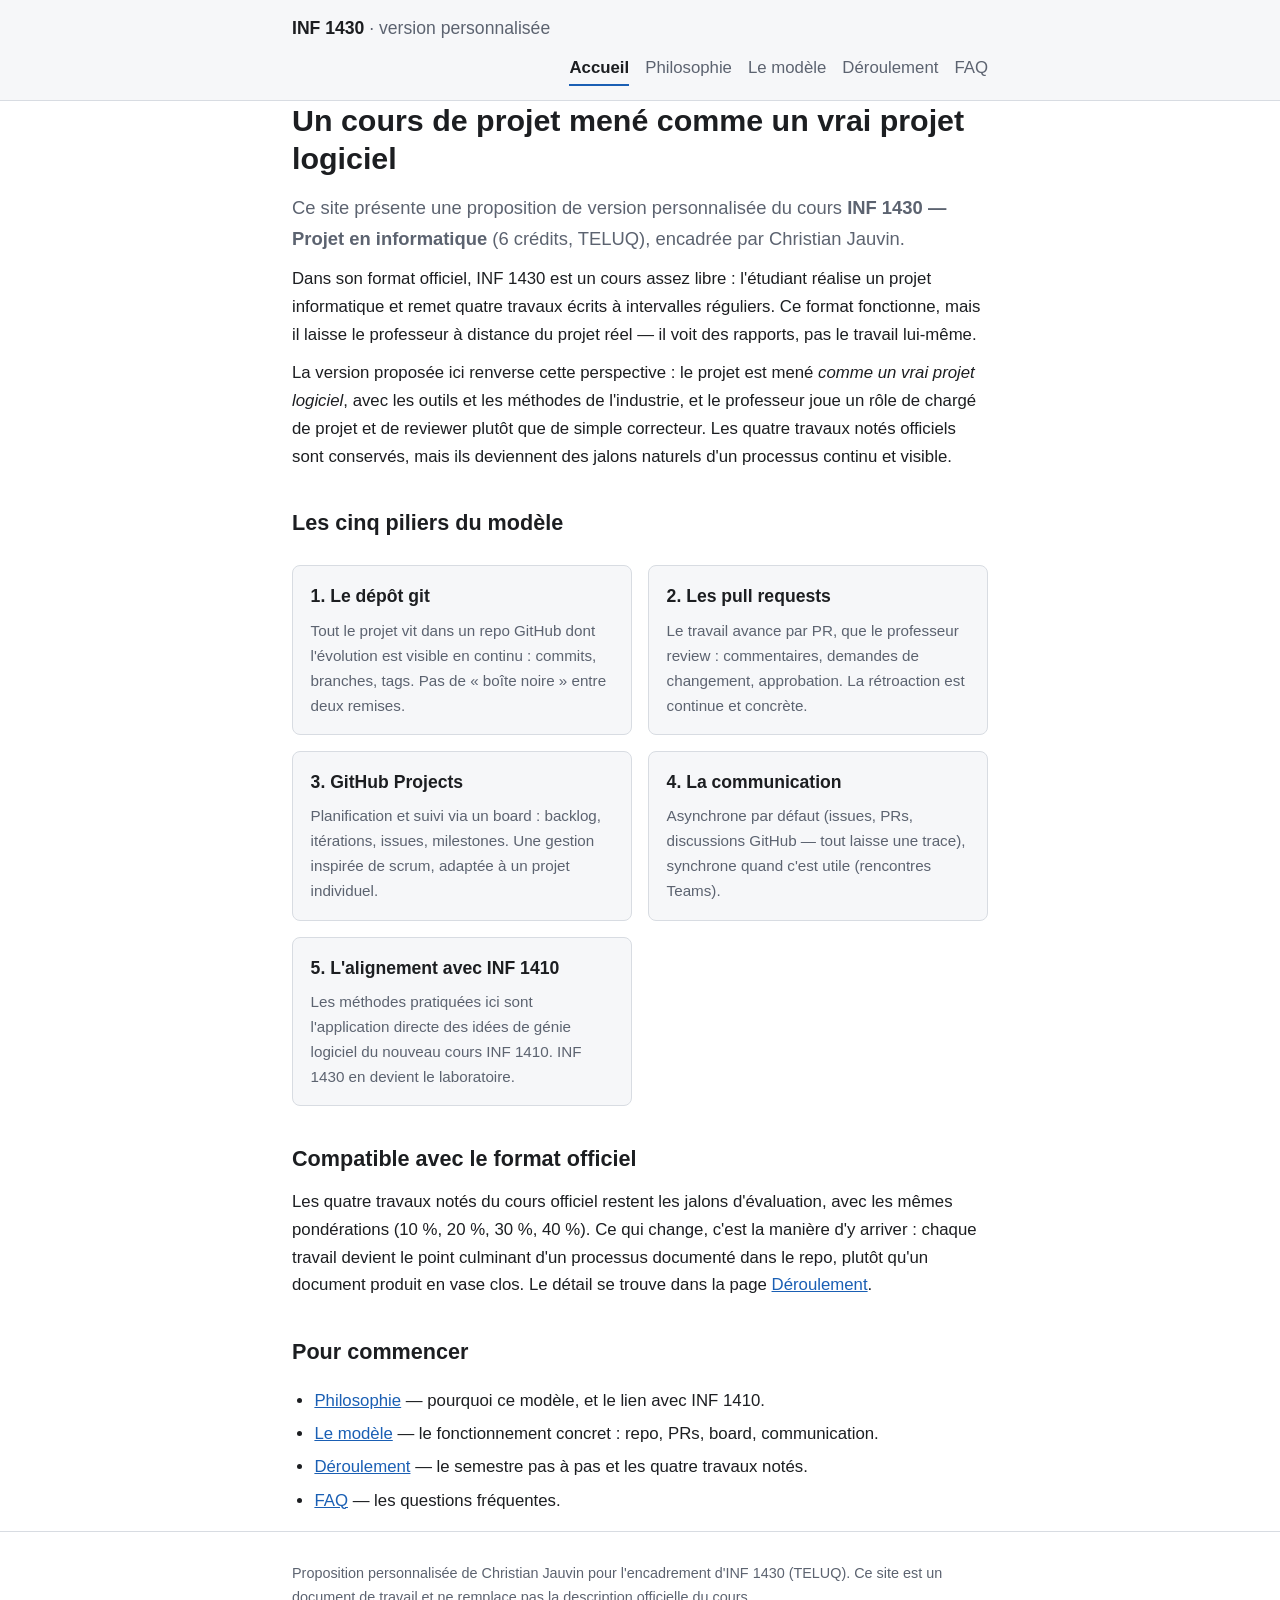
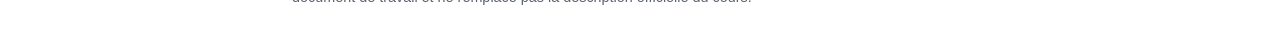
==== index.html @ c61f6b23 "Squelette du site : plan de conception, 5 pages HTML et feuille de style Co-Authored-By: Claude Fabl" ====
<!DOCTYPE html>
<html lang="fr">
<head>
  <meta charset="utf-8">
  <meta name="viewport" content="width=device-width, initial-scale=1">
  <title>INF 1430 — version personnalisée</title>
  <meta name="description" content="Une proposition de version personnalisée du cours INF 1430 (Projet en informatique, TELUQ) : un cours de projet mené comme un vrai projet logiciel.">
  <link rel="stylesheet" href="style.css">
</head>
<body>

<header class="site-header">
  <div class="container">
    <a class="brand" href="index.html">INF 1430 <span>· version personnalisée</span></a>
    <nav>
      <a href="index.html" aria-current="page">Accueil</a>
      <a href="philosophie.html">Philosophie</a>
      <a href="modele.html">Le modèle</a>
      <a href="deroulement.html">Déroulement</a>
      <a href="faq.html">FAQ</a>
    </nav>
  </div>
</header>

<main class="container">

  <h1>Un cours de projet mené comme un vrai projet logiciel</h1>

  <p class="lead">
    Ce site présente une proposition de version personnalisée du cours
    <strong>INF 1430 — Projet en informatique</strong> (6 crédits, TELUQ),
    encadrée par Christian Jauvin.
  </p>

  <p>
    Dans son format officiel, INF 1430 est un cours assez libre : l'étudiant
    réalise un projet informatique et remet quatre travaux écrits à intervalles
    réguliers. Ce format fonctionne, mais il laisse le professeur à distance du
    projet réel — il voit des rapports, pas le travail lui-même.
  </p>

  <p>
    La version proposée ici renverse cette perspective : le projet est mené
    <em>comme un vrai projet logiciel</em>, avec les outils et les méthodes de
    l'industrie, et le professeur joue un rôle de chargé de projet et de
    reviewer plutôt que de simple correcteur. Les quatre travaux notés
    officiels sont conservés, mais ils deviennent des jalons naturels d'un
    processus continu et visible.
  </p>

  <h2>Les cinq piliers du modèle</h2>

  <ul class="cards">
    <li>
      <h3>1. Le dépôt git</h3>
      <p>Tout le projet vit dans un repo GitHub dont l'évolution est visible
      en continu : commits, branches, tags. Pas de « boîte noire » entre deux
      remises.</p>
    </li>
    <li>
      <h3>2. Les pull requests</h3>
      <p>Le travail avance par PR, que le professeur review : commentaires,
      demandes de changement, approbation. La rétroaction est continue et
      concrète.</p>
    </li>
    <li>
      <h3>3. GitHub Projects</h3>
      <p>Planification et suivi via un board : backlog, itérations, issues,
      milestones. Une gestion inspirée de scrum, adaptée à un projet
      individuel.</p>
    </li>
    <li>
      <h3>4. La communication</h3>
      <p>Asynchrone par défaut (issues, PRs, discussions GitHub — tout laisse
      une trace), synchrone quand c'est utile (rencontres Teams).</p>
    </li>
    <li>
      <h3>5. L'alignement avec INF 1410</h3>
      <p>Les méthodes pratiquées ici sont l'application directe des idées de
      génie logiciel du nouveau cours INF 1410. INF 1430 en devient le
      laboratoire.</p>
    </li>
  </ul>

  <h2>Compatible avec le format officiel</h2>

  <p>
    Les quatre travaux notés du cours officiel restent les jalons
    d'évaluation, avec les mêmes pondérations (10 %, 20 %, 30 %, 40 %). Ce qui
    change, c'est la manière d'y arriver : chaque travail devient le point
    culminant d'un processus documenté dans le repo, plutôt qu'un document
    produit en vase clos. Le détail se trouve dans la page
    <a href="deroulement.html">Déroulement</a>.
  </p>

  <h2>Pour commencer</h2>

  <ul>
    <li><a href="philosophie.html">Philosophie</a> — pourquoi ce modèle, et le lien avec INF 1410.</li>
    <li><a href="modele.html">Le modèle</a> — le fonctionnement concret : repo, PRs, board, communication.</li>
    <li><a href="deroulement.html">Déroulement</a> — le semestre pas à pas et les quatre travaux notés.</li>
    <li><a href="faq.html">FAQ</a> — les questions fréquentes.</li>
  </ul>

</main>

<footer class="site-footer">
  <div class="container">
    <p>Proposition personnalisée de Christian Jauvin pour l'encadrement
    d'INF 1430 (TELUQ). Ce site est un document de travail et ne remplace pas
    la description officielle du cours.</p>
  </div>
</footer>

</body>
</html>
---- style.css ----
/* INF 1430 — version personnalisée
   Feuille de style unique. Design sobre, lisible, responsive,
   thèmes clair/sombre via prefers-color-scheme. */

:root {
  --bg: #ffffff;
  --bg-alt: #f6f7f9;
  --text: #1c1e21;
  --text-muted: #5c6370;
  --accent: #1a5fb4;
  --accent-hover: #14487f;
  --border: #d8dce2;
  --table-header-bg: #eef1f5;
  color-scheme: light dark;
}

@media (prefers-color-scheme: dark) {
  :root {
    --bg: #16181d;
    --bg-alt: #1f2229;
    --text: #e4e6ea;
    --text-muted: #9aa1ad;
    --accent: #6ea8e8;
    --accent-hover: #9cc3f0;
    --border: #343943;
    --table-header-bg: #262a33;
  }
}

* {
  box-sizing: border-box;
}

body {
  margin: 0;
  font-family: -apple-system, BlinkMacSystemFont, "Segoe UI", Roboto,
    "Helvetica Neue", Arial, sans-serif;
  font-size: 1.05rem;
  line-height: 1.65;
  color: var(--text);
  background: var(--bg);
}

.container {
  max-width: 46rem;
  margin: 0 auto;
  padding: 0 1.25rem;
}

/* ---------- En-tête et navigation ---------- */

.site-header {
  border-bottom: 1px solid var(--border);
  background: var(--bg-alt);
}

.site-header .container {
  display: flex;
  flex-wrap: wrap;
  align-items: baseline;
  gap: 0.5rem 1.5rem;
  padding-top: 0.9rem;
  padding-bottom: 0.9rem;
}

.brand {
  font-weight: 700;
  font-size: 1.1rem;
  text-decoration: none;
  color: var(--text);
  white-space: nowrap;
}

.brand span {
  font-weight: 400;
  color: var(--text-muted);
}

.site-header nav {
  display: flex;
  flex-wrap: wrap;
  gap: 0.25rem 1rem;
  margin-left: auto;
}

.site-header nav a {
  text-decoration: none;
  color: var(--text-muted);
  padding: 0.15rem 0;
}

.site-header nav a:hover {
  color: var(--accent);
}

.site-header nav a[aria-current="page"] {
  color: var(--text);
  font-weight: 600;
  border-bottom: 2px solid var(--accent);
}

/* ---------- Contenu ---------- */

main {
  padding: 2.5rem 1.25rem 3rem;
}

h1 {
  font-size: 1.9rem;
  line-height: 1.25;
  margin: 0 0 1rem;
}

h2 {
  font-size: 1.35rem;
  margin: 2.2rem 0 0.6rem;
}

h3 {
  font-size: 1.1rem;
  margin: 1.6rem 0 0.4rem;
}

p {
  margin: 0.7rem 0;
}

a {
  color: var(--accent);
}

a:hover {
  color: var(--accent-hover);
}

ul,
ol {
  padding-left: 1.4rem;
}

li {
  margin: 0.35rem 0;
}

.lead {
  font-size: 1.15rem;
  color: var(--text-muted);
}

blockquote {
  margin: 1rem 0;
  padding: 0.5rem 1rem;
  border-left: 3px solid var(--accent);
  background: var(--bg-alt);
  color: var(--text-muted);
}

code {
  font-family: ui-monospace, SFMono-Regular, Menlo, Consolas, monospace;
  font-size: 0.9em;
  background: var(--bg-alt);
  border: 1px solid var(--border);
  border-radius: 4px;
  padding: 0.1em 0.35em;
}

/* ---------- Tableaux ---------- */

.table-wrap {
  overflow-x: auto;
  margin: 1rem 0;
}

table {
  border-collapse: collapse;
  width: 100%;
}

th,
td {
  border: 1px solid var(--border);
  padding: 0.5rem 0.75rem;
  text-align: left;
  vertical-align: top;
}

th {
  background: var(--table-header-bg);
}

/* ---------- Cartes (piliers en page d'accueil) ---------- */

.cards {
  display: grid;
  grid-template-columns: repeat(auto-fit, minmax(15rem, 1fr));
  gap: 1rem;
  margin: 1.5rem 0;
  padding: 0;
  list-style: none;
}

.cards li {
  margin: 0;
  padding: 1rem 1.1rem;
  border: 1px solid var(--border);
  border-radius: 8px;
  background: var(--bg-alt);
}

.cards h3 {
  margin: 0 0 0.4rem;
}

.cards p {
  margin: 0;
  color: var(--text-muted);
  font-size: 0.95rem;
}

/* ---------- FAQ ---------- */

details {
  border: 1px solid var(--border);
  border-radius: 8px;
  padding: 0.6rem 1rem;
  margin: 0.6rem 0;
  background: var(--bg-alt);
}

summary {
  font-weight: 600;
  cursor: pointer;
}

/* ---------- Pied de page ---------- */

.site-footer {
  border-top: 1px solid var(--border);
  color: var(--text-muted);
  font-size: 0.9rem;
}

.site-footer .container {
  padding-top: 1.2rem;
  padding-bottom: 1.6rem;
}
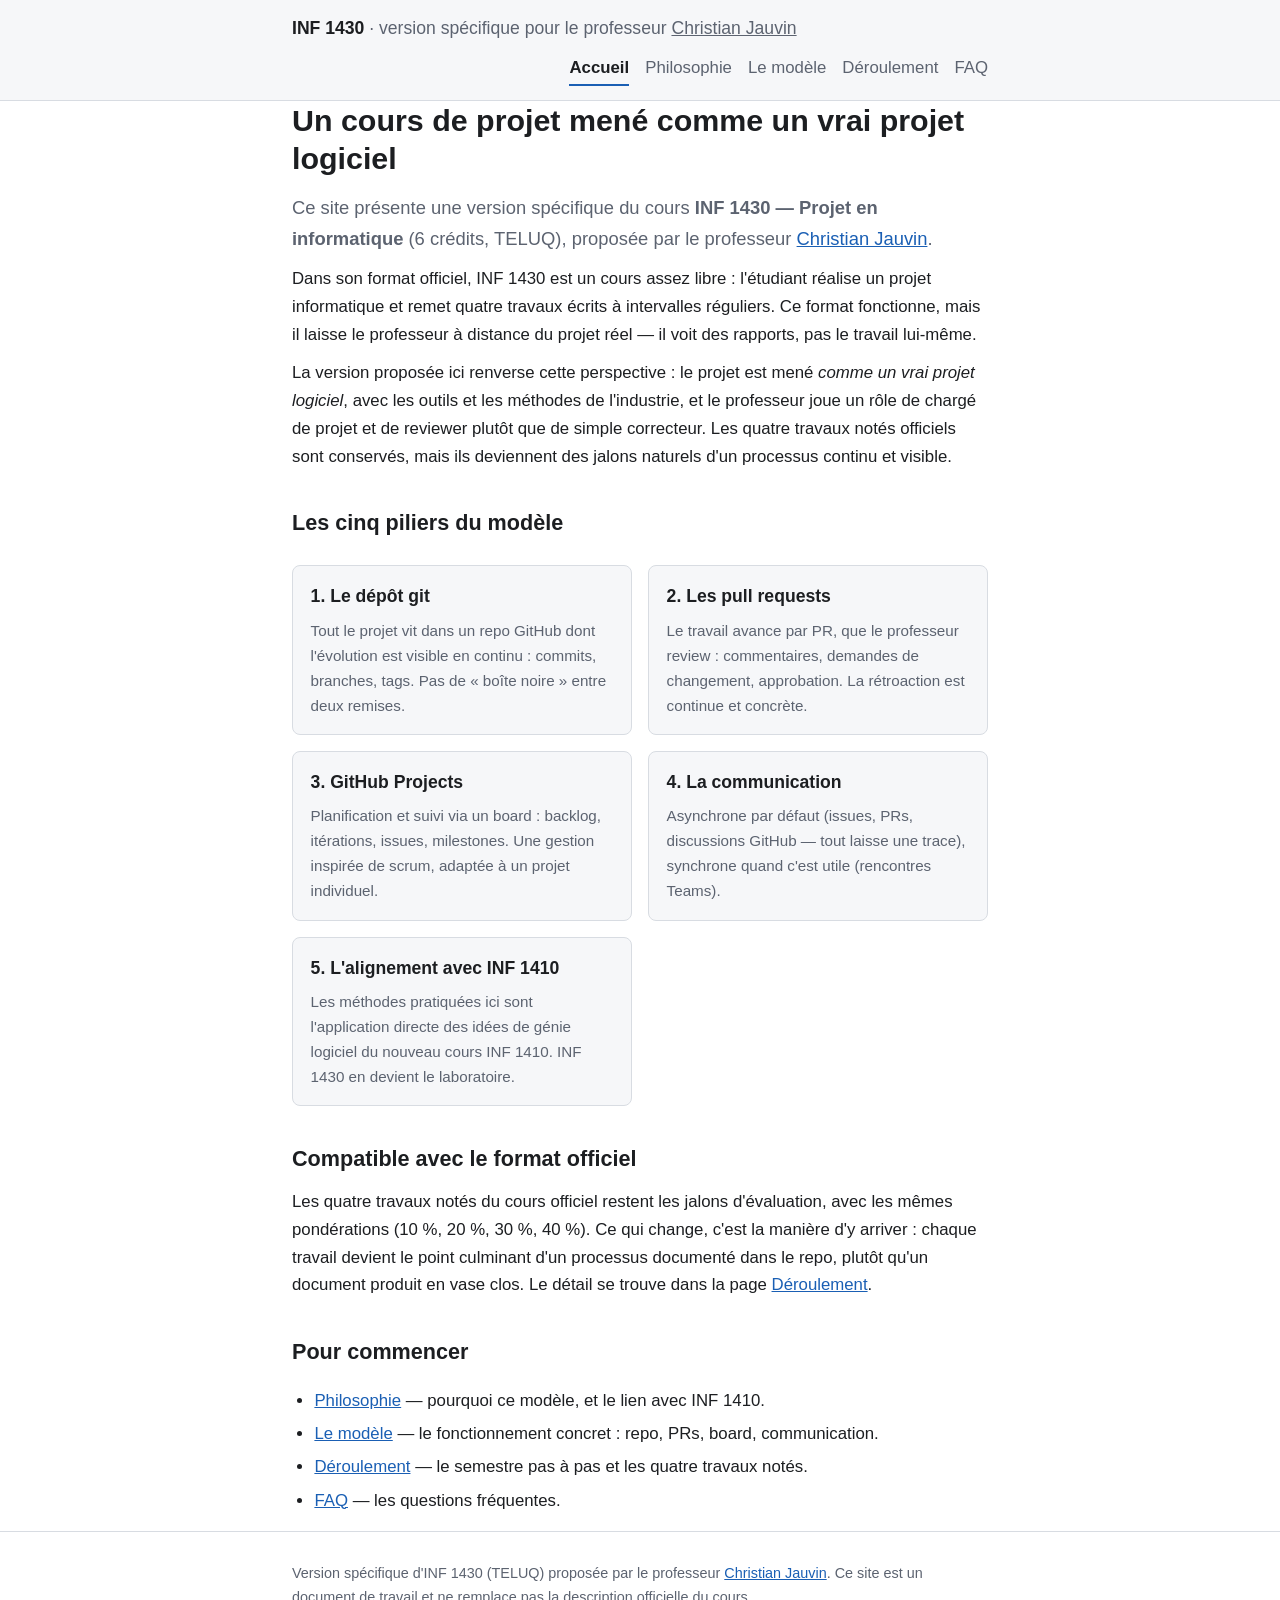
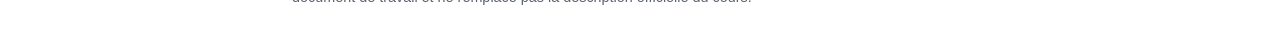
==== commit 3a2a13a4: "Remplace « version personnalisée » par « version spécifique pour le professeur Christian Jauvin » av" ====
--- a/index.html
+++ b/index.html
@@ -3,15 +3,15 @@
 <head>
   <meta charset="utf-8">
   <meta name="viewport" content="width=device-width, initial-scale=1">
-  <title>INF 1430 — version personnalisée</title>
-  <meta name="description" content="Une proposition de version personnalisée du cours INF 1430 (Projet en informatique, TELUQ) : un cours de projet mené comme un vrai projet logiciel.">
+  <title>INF 1430 — version spécifique pour le professeur Christian Jauvin</title>
+  <meta name="description" content="Une version spécifique du cours INF 1430 (Projet en informatique, TELUQ), proposée par le professeur Christian Jauvin : un cours de projet mené comme un vrai projet logiciel.">
   <link rel="stylesheet" href="style.css">
 </head>
 <body>
 
 <header class="site-header">
   <div class="container">
-    <a class="brand" href="index.html">INF 1430 <span>· version personnalisée</span></a>
+    <p class="brand"><a href="index.html">INF 1430</a> <span>· version spécifique pour le professeur <a href="https://www.teluq.ca/communaute/corps-professoral/cjauvin">Christian Jauvin</a></span></p>
     <nav>
       <a href="index.html" aria-current="page">Accueil</a>
       <a href="philosophie.html">Philosophie</a>
@@ -27,9 +27,10 @@
   <h1>Un cours de projet mené comme un vrai projet logiciel</h1>
 
   <p class="lead">
-    Ce site présente une proposition de version personnalisée du cours
+    Ce site présente une version spécifique du cours
     <strong>INF 1430 — Projet en informatique</strong> (6 crédits, TELUQ),
-    encadrée par Christian Jauvin.
+    proposée par le professeur
+    <a href="https://www.teluq.ca/communaute/corps-professoral/cjauvin">Christian Jauvin</a>.
   </p>
 
   <p>
@@ -106,9 +107,10 @@
 
 <footer class="site-footer">
   <div class="container">
-    <p>Proposition personnalisée de Christian Jauvin pour l'encadrement
-    d'INF 1430 (TELUQ). Ce site est un document de travail et ne remplace pas
-    la description officielle du cours.</p>
+    <p>Version spécifique d'INF 1430 (TELUQ) proposée par le professeur
+    <a href="https://www.teluq.ca/communaute/corps-professoral/cjauvin">Christian Jauvin</a>.
+    Ce site est un document de travail et ne remplace pas la description
+    officielle du cours.</p>
   </div>
 </footer>
 
--- a/style.css
+++ b/style.css
@@ -64,16 +64,27 @@
 }
 
 .brand {
+  margin: 0;
   font-weight: 700;
   font-size: 1.1rem;
+}
+
+.brand > a {
   text-decoration: none;
   color: var(--text);
-  white-space: nowrap;
 }
 
 .brand span {
   font-weight: 400;
   color: var(--text-muted);
+}
+
+.brand span a {
+  color: inherit;
+}
+
+.brand span a:hover {
+  color: var(--accent);
 }
 
 .site-header nav {
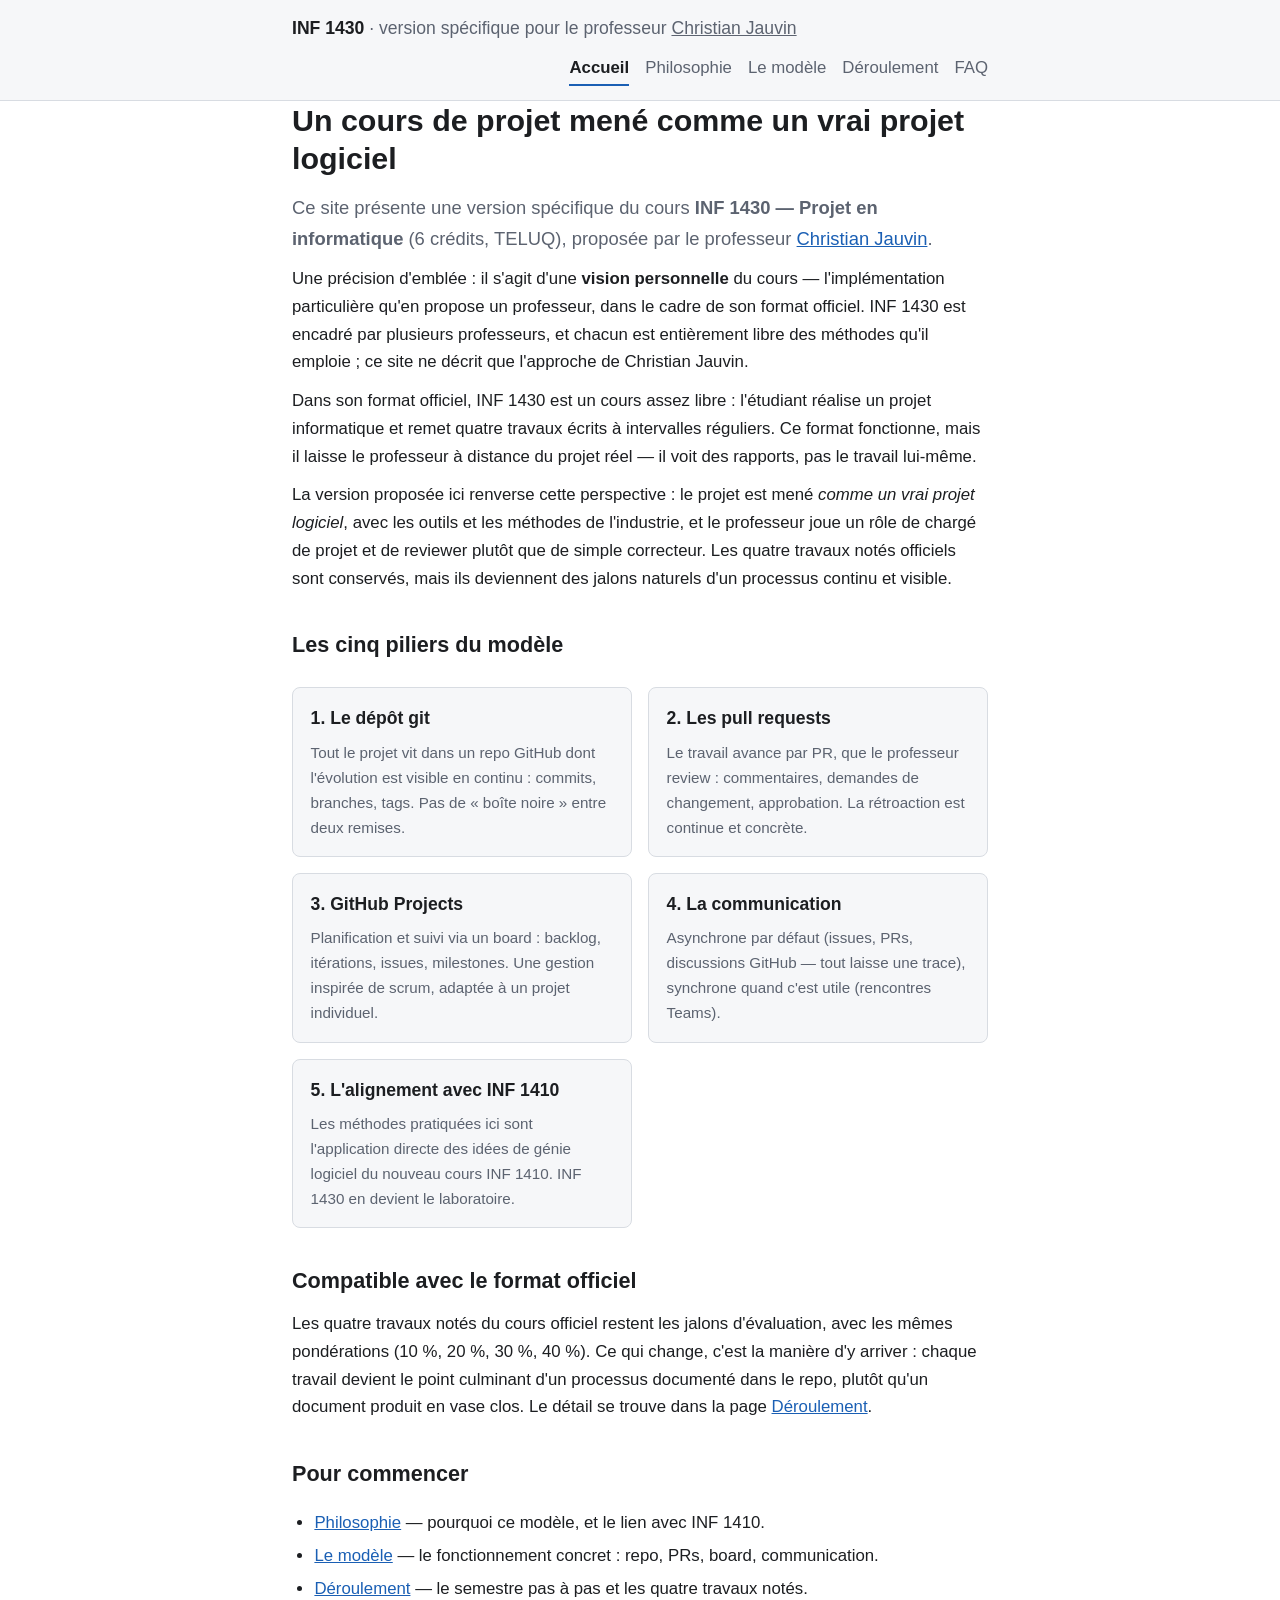
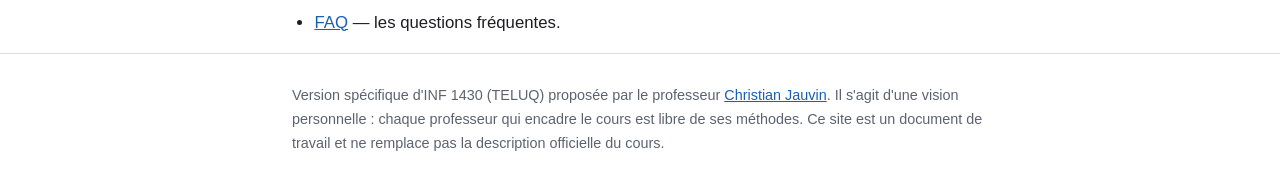
==== commit c9758a9a: "Précise que le modèle est la vision personnelle du professeur ; chaque professeur encadrant INF 1430" ====
--- a/index.html
+++ b/index.html
@@ -31,6 +31,14 @@
     <strong>INF 1430 — Projet en informatique</strong> (6 crédits, TELUQ),
     proposée par le professeur
     <a href="https://www.teluq.ca/communaute/corps-professoral/cjauvin">Christian Jauvin</a>.
+  </p>
+
+  <p>
+    Une précision d'emblée : il s'agit d'une <strong>vision personnelle</strong>
+    du cours — l'implémentation particulière qu'en propose un professeur, dans
+    le cadre de son format officiel. INF 1430 est encadré par plusieurs
+    professeurs, et chacun est entièrement libre des méthodes qu'il emploie ;
+    ce site ne décrit que l'approche de Christian Jauvin.
   </p>
 
   <p>
@@ -109,8 +117,9 @@
   <div class="container">
     <p>Version spécifique d'INF 1430 (TELUQ) proposée par le professeur
     <a href="https://www.teluq.ca/communaute/corps-professoral/cjauvin">Christian Jauvin</a>.
-    Ce site est un document de travail et ne remplace pas la description
-    officielle du cours.</p>
+    Il s'agit d'une vision personnelle : chaque professeur qui encadre le
+    cours est libre de ses méthodes. Ce site est un document de travail et ne
+    remplace pas la description officielle du cours.</p>
   </div>
 </footer>
 
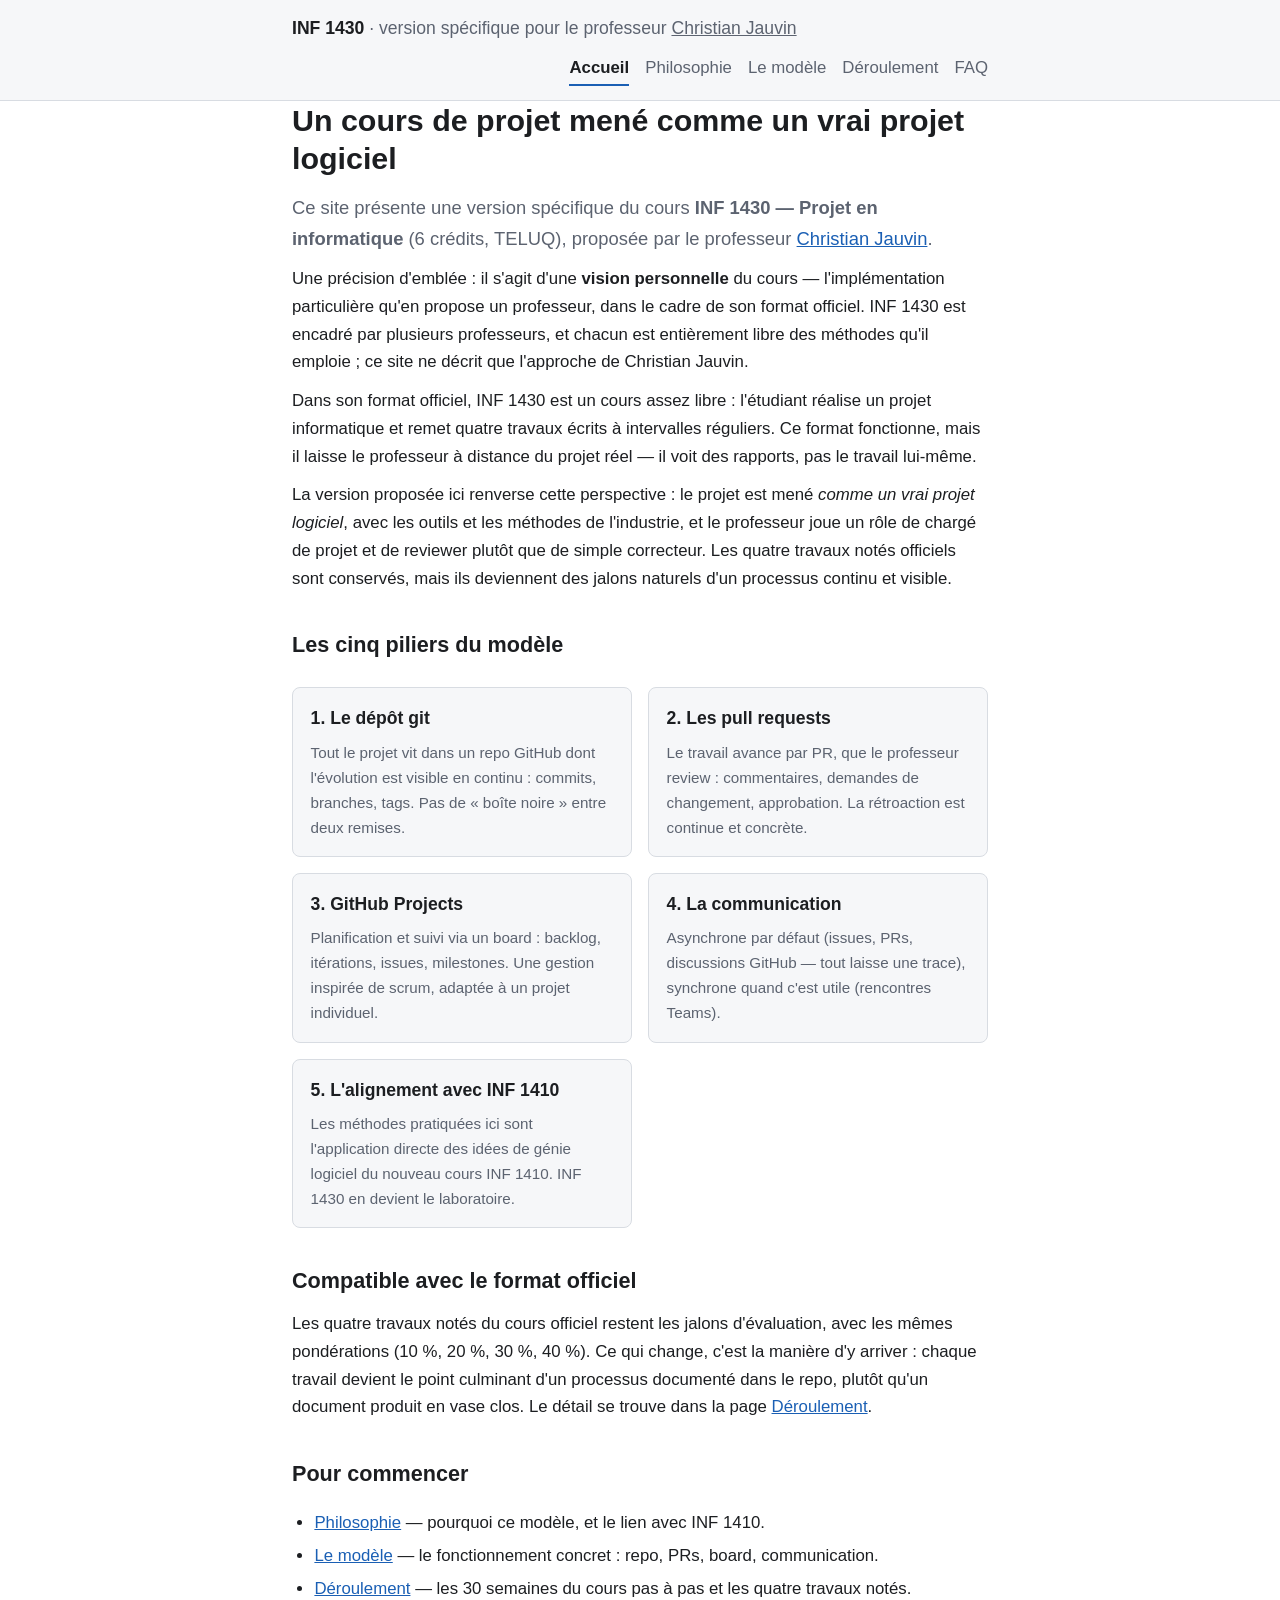
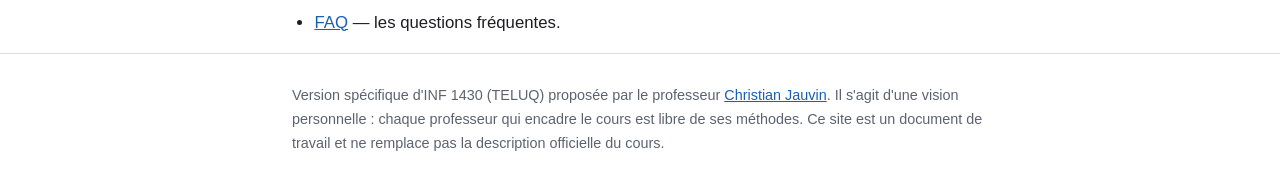
==== commit 068b40ef: "Corrige la durée du cours (30 semaines, pas 15) et mentionne la charge de travail de 6 crédits (deux" ====
--- a/index.html
+++ b/index.html
@@ -107,7 +107,7 @@
   <ul>
     <li><a href="philosophie.html">Philosophie</a> — pourquoi ce modèle, et le lien avec INF 1410.</li>
     <li><a href="modele.html">Le modèle</a> — le fonctionnement concret : repo, PRs, board, communication.</li>
-    <li><a href="deroulement.html">Déroulement</a> — le semestre pas à pas et les quatre travaux notés.</li>
+    <li><a href="deroulement.html">Déroulement</a> — les 30 semaines du cours pas à pas et les quatre travaux notés.</li>
     <li><a href="faq.html">FAQ</a> — les questions fréquentes.</li>
   </ul>
 
